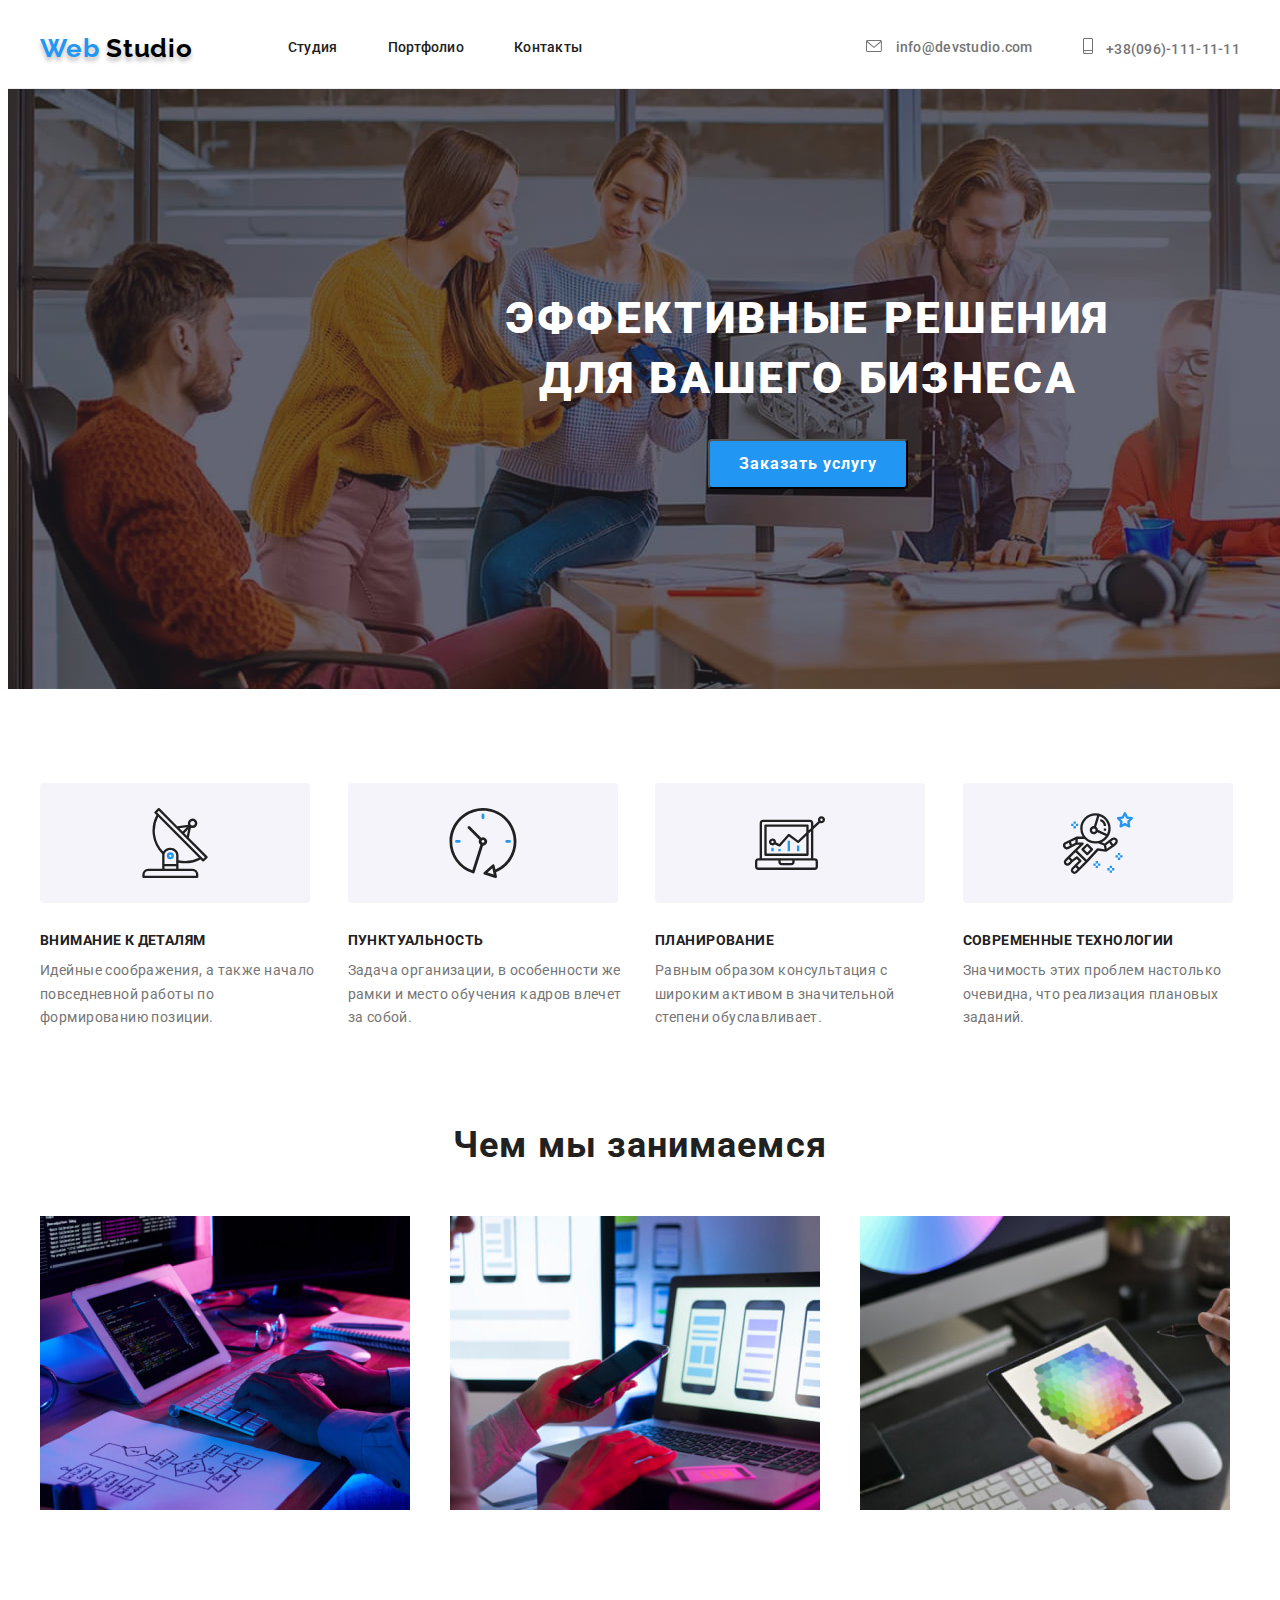
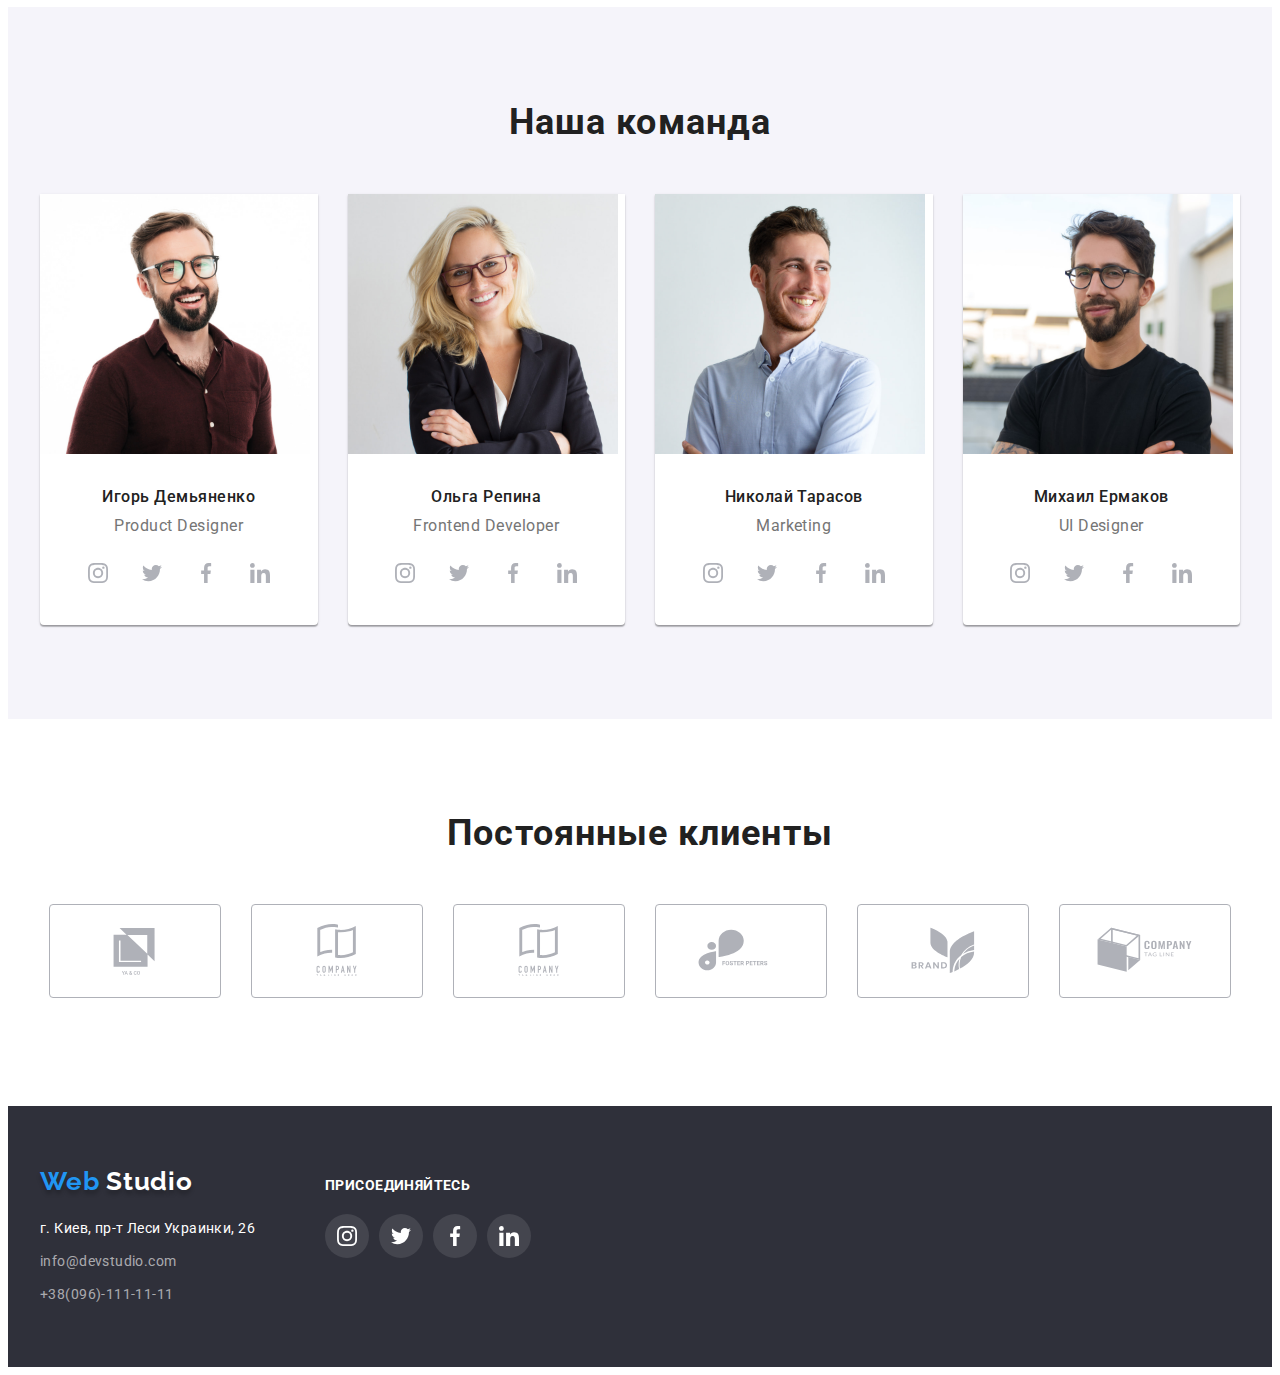
==== index.html @ 1c51be12 "Initial commit" ====
<!DOCTYPE html>
<html lang="ru">
	<head>
		<meta charset="UTF-8" />
		<meta http-equiv="X-UA-Compatible" content="IE=edge" />
		<meta name="viewport" content="width=device-width, initial-scale=1.0" />
		<title>Document</title>
		<!--Projects fonts-->
		<link rel="preconnect" href="https://fonts.googleapis.com" />
		<link rel="preconnect" href="https://fonts.gstatic.com" crossorigin />
		<link
			href="https://fonts.googleapis.com/css2?family=Raleway:wght@700&family=Roboto:wght@400;500;700;900&display=swap"
			rel="stylesheet"
		/>
		<!--Normalize-->
		<link
			rel="stylesheet"
			href="https://cdnjs.cloudflare.com/ajax/libs/modern-normalize/1.1.0/modern-normalize.min.css"
			integrity="sha512-wpPYUAdjBVSE4KJnH1VR1HeZfpl1ub8YT/NKx4PuQ5NmX2tKuGu6U/JRp5y+Y8XG2tV+wKQpNHVUX03MfMFn9Q=="
			crossorigin="anonymous"
			referrerpolicy="no-referrer"
		/>
		<!--Custom styles-->
		<link rel="stylesheet" href="./css/styles.css" />
	</head>
	<body>
		<header class="header-post">
			<div class="container header-container">
				<nav class="navigation">
					<a href="" class="logo">
						<span class="accent-logo">Web</span>
						Studio
					</a>
					<ul class="list">
						<li class="item">
							<a class="link" href="">Студия</a>
						</li>
						<li class="item">
							<a class="link" href="./portfolio.html">Портфолио</a>
						</li>
						<li class="item">
							<a class="link" href="">Контакты</a>
						</li>
					</ul>
				</nav>
				<div class="contacts-group">
					<a class="contacts" href="mailto:info@devstudio.com">
						<svg class="header-icon" width="16" height="12">
							<use href="./images/sprite.svg#icon-mail"></use>
						</svg>
						info@devstudio.com
					</a>
					<a class="contacts" href="tel:+38(096)-111-11-11">
						<svg class="header-icon" width="10" height="16">
							<use href="./images/sprite.svg#icon-tel"></use>
						</svg>
						+38(096)-111-11-11
					</a>
				</div>
			</div>
		</header>
		<main>
			<section class="hero">
				<div class="container hero-container">
					<h1 class="title-hero">
						Эффективные решения
						<br />
						для вашего бизнеса
					</h1>
					<button class="btn" type="button">Заказать услугу</button>
				</div>
			</section>
			<section class="features-post">
				<div class="container features-container">
					<h2 class="visually-hidden">Преимущества</h2>
					<ul class="features-main">
						<li class="features-item">
							<div class="features-link">
								<svg class="features-icon" width="70" height="70">
									<use href="./images/sprite.svg#icon-antenna"></use>
								</svg>
							</div>
							<h3 class="features">Внимание к деталям</h3>
							<p class="features-list">
								Идейные соображения, а также начало повседневной работы по формированию позиции.
							</p>
						</li>
						<li class="features-item">
							<div class="features-link">
								<svg class="features-icon" width="70" height="70">
									<use href="./images/sprite.svg#icon-clock"></use>
								</svg>
							</div>
							<h3 class="features">Пунктуальность</h3>
							<p class="features-list">
								Задача организации, в особенности же рамки и место обучения кадров влечет за собой.
							</p>
						</li>
						<li class="features-item">
							<div class="features-link">
								<svg class="features-icon" width="70" height="70">
									<use href="./images/sprite.svg#icon-diagram"></use>
								</svg>
							</div>
							<h3 class="features">Планирование</h3>
							<p class="features-list">
								Равным образом консультация с широким активом в значительной степени обуславливает.
							</p>
						</li>
						<li class="features-item">
							<div class="features-link">
								<svg class="features-icon" width="70" height="70">
									<use href="./images/sprite.svg#icon-astronaut"></use>
								</svg>
							</div>
							<h3 class="features">Современные технологии</h3>
							<p class="features-list">Значимость этих проблем настолько очевидна, что реализация плановых заданий.</p>
						</li>
					</ul>
				</div>
			</section>
			<section class="caption-post">
				<div class="container">
					<h2 class="caption">Чем мы занимаемся</h2>
					<ul class="caption-list">
						<li class="caption-item">
							<img src="images/img.jpg" alt="работа с кодом на компьютере" width="370" />
						</li>
						<li class="caption-item">
							<img src="images/img1.jpg" alt="оптимизация приложений под портативные устройста" width="370" />
						</li>
						<li class="caption-item">
							<img src="images/img2.jpg" alt="удаленный доступ к компьютеру с помощью планшета" width="370" />
						</li>
					</ul>
				</div>
			</section>

			<section class="team-post">
				<div class="container team-container">
					<h2 class="team-tittle">Наша команда</h2>
					<ul class="team-list">
						<li class="team-item">
							<img src="images/team/member1.jpg" alt="Игорь Демьяненко" width="270" />
							<div class="team-card">
								<h3 class="team">Игорь Демьяненко</h3>
								<p class="team-info">Product Designer</p>
								<ul class="socials-list">
									<li class="socials-item">
										<a
											class="socials-link"
											href=""
											target="_blank"
											rel="noopener noreferrer"
											aria-label="иконка instagram"
										>
											<svg class="socials-icon" width="20" height="20">
												<use href="./images/sprite.svg#icon-instagram"></use>
											</svg>
										</a>
									</li>
									<li class="socials-item">
										<a
											class="socials-link"
											href=""
											target="_blank"
											rel="noopener noreferrer"
											aria-label="иконка twitter"
										>
											<svg class="socials-icon" width="20" height="20">
												<use href="./images/sprite.svg#icon-twitter"></use>
											</svg>
										</a>
									</li>
									<li class="socials-item">
										<a
											class="socials-link"
											href=""
											target="_blank"
											rel="noopener noreferrer"
											aria-label="иконка facebook"
										>
											<svg class="socials-icon" width="20" height="20">
												<use href="./images/sprite.svg#icon-facebook"></use>
											</svg>
										</a>
									</li>
									<li class="socials-item">
										<a
											class="socials-link"
											href=""
											target="_blank"
											rel="noopener noreferrer"
											aria-label="иконка linkedin"
										>
											<svg class="socials-icon" width="20" height="20">
												<use href="./images/sprite.svg#icon-linkedin"></use>
											</svg>
										</a>
									</li>
								</ul>
							</div>
						</li>

						<li class="team-item">
							<img src="images/team/member2.jpg" alt="Ольга Репина" width="270" />
							<div class="team-card">
								<h3 class="team">Ольга Репина</h3>
								<p class="team-info">Frontend Developer</p>
								<ul class="socials-list">
									<li class="socials-item">
										<a
											class="socials-link"
											href=""
											target="_blank"
											rel="noopener noreferrer"
											aria-label="иконка instagram"
										>
											<svg class="socials-icon" width="20" height="20">
												<use href="./images/sprite.svg#icon-instagram"></use>
											</svg>
										</a>
									</li>
									<li class="socials-item">
										<a
											class="socials-link"
											href=""
											target="_blank"
											rel="noopener noreferrer"
											aria-label="иконка twitter"
										>
											<svg class="socials-icon" width="20" height="20">
												<use href="./images/sprite.svg#icon-twitter"></use>
											</svg>
										</a>
									</li>
									<li class="socials-item">
										<a
											class="socials-link"
											href=""
											target="_blank"
											rel="noopener noreferrer"
											aria-label="иконка facebook"
										>
											<svg class="socials-icon" width="20" height="20">
												<use href="./images/sprite.svg#icon-facebook"></use>
											</svg>
										</a>
									</li>
									<li class="socials-item">
										<a
											class="socials-link"
											href=""
											target="_blank"
											rel="noopener noreferrer"
											aria-label="иконка linkedin"
										>
											<svg class="socials-icon" width="20" height="20">
												<use href="./images/sprite.svg#icon-linkedin"></use>
											</svg>
										</a>
									</li>
								</ul>
							</div>
						</li>
						<li class="team-item">
							<img src="images/team/member3.jpg" alt="Николай Тарасов" width="270" />
							<div class="team-card">
								<h3 class="team">Николай Тарасов</h3>
								<p class="team-info">Marketing</p>
								<ul class="socials-list">
									<li class="socials-item">
										<a
											class="socials-link"
											href=""
											target="_blank"
											rel="noopener noreferrer"
											aria-label="иконка instagram"
										>
											<svg class="socials-icon" width="20" height="20">
												<use href="./images/sprite.svg#icon-instagram"></use>
											</svg>
										</a>
									</li>
									<li class="socials-item">
										<a
											class="socials-link"
											href=""
											target="_blank"
											rel="noopener noreferrer"
											aria-label="иконка twitter"
										>
											<svg class="socials-icon" width="20" height="20">
												<use href="./images/sprite.svg#icon-twitter"></use>
											</svg>
										</a>
									</li>
									<li class="socials-item">
										<a
											class="socials-link"
											href=""
											target="_blank"
											rel="noopener noreferrer"
											aria-label="иконка facebook"
										>
											<svg class="socials-icon" width="20" height="20">
												<use href="./images/sprite.svg#icon-facebook"></use>
											</svg>
										</a>
									</li>
									<li class="socials-item">
										<a
											class="socials-link"
											href=""
											target="_blank"
											rel="noopener noreferrer"
											aria-label="иконка linkedin"
										>
											<svg class="socials-icon" width="20" height="20">
												<use href="./images/sprite.svg#icon-linkedin"></use>
											</svg>
										</a>
									</li>
								</ul>
							</div>
						</li>
						<li class="team-item">
							<img src="images/team/member4.jpg" alt="Михаил Ермаков" width="270" />
							<div class="team-card">
								<h3 class="team">Михаил Ермаков</h3>
								<p class="team-info">UI Designer</p>
								<ul class="socials-list">
									<li class="socials-item">
										<a
											class="socials-link"
											href=""
											target="_blank"
											rel="noopener noreferrer"
											aria-label="иконка instagram"
										>
											<svg class="socials-icon" width="20" height="20">
												<use href="./images/sprite.svg#icon-instagram"></use>
											</svg>
										</a>
									</li>
									<li class="socials-item">
										<a
											class="socials-link"
											href=""
											target="_blank"
											rel="noopener noreferrer"
											aria-label="иконка twitter"
										>
											<svg class="socials-icon" width="20" height="20">
												<use href="./images/sprite.svg#icon-twitter"></use>
											</svg>
										</a>
									</li>
									<li class="socials-item">
										<a
											class="socials-link"
											href=""
											target="_blank"
											rel="noopener noreferrer"
											aria-label="иконка facebook"
										>
											<svg class="socials-icon" width="20" height="20">
												<use href="./images/sprite.svg#icon-facebook"></use>
											</svg>
										</a>
									</li>
									<li class="socials-item">
										<a
											class="socials-link"
											href=""
											target="_blank"
											rel="noopener noreferrer"
											aria-label="иконка linkedin"
										>
											<svg class="socials-icon" width="20" height="20">
												<use href="./images/sprite.svg#icon-linkedin"></use>
											</svg>
										</a>
									</li>
								</ul>
							</div>
						</li>
					</ul>
				</div>
			</section>
			<section class="clients-post">
				<div class="container">
					<h2 class="clients-title">Постоянные клиенты</h2>
					<ul class="clients-list">
						<li class="clients-item">
							<a
								class="clients-link"
								href=""
								target="_blank"
								rel="noopener noreferrer"
								aria-label="иконка логотип компании"
							>
								<svg class="clients-icon" width="160" height="60">
									<use href="./images/sprite.svg#icon-logo1"></use>
								</svg>
							</a>
						</li>
						<li class="clients-item">
							<a
								class="clients-link"
								href=""
								target="_blank"
								rel="noopener noreferrer"
								aria-label="иконка логотип компании"
							>
								<svg class="clients-icon" width="160" height="60">
									<use href="./images/sprite.svg#icon-logo2"></use>
								</svg>
							</a>
						</li>
						<li class="clients-item">
							<a
								class="clients-link"
								href=""
								target="_blank"
								rel="noopener noreferrer"
								aria-label="иконка логотип компании"
							>
								<svg class="clients-icon" width="160" height="60">
									<use href="./images/sprite.svg#icon-logo2"></use>
								</svg>
							</a>
						</li>
						<li class="clients-item">
							<a
								class="clients-link"
								href=""
								target="_blank"
								rel="noopener noreferrer"
								aria-label="иконка логотип компании"
							>
								<svg class="clients-icon" width="160" height="60">
									<use href="./images/sprite.svg#icon-logo4"></use>
								</svg>
							</a>
						</li>
						<li class="clients-item">
							<a
								class="clients-link"
								href=""
								target="_blank"
								rel="noopener noreferrer"
								aria-label="иконка логотип компании"
							>
								<svg class="clients-icon" width="160" height="60">
									<use href="./images/sprite.svg#icon-logo5"></use>
								</svg>
							</a>
						</li>
						<li class="clients-item">
							<a
								class="clients-link"
								href=""
								target="_blank"
								rel="noopener noreferrer"
								aria-label="иконка логотип компании"
							>
								<svg class="clients-icon" width="160" height="60">
									<use href="./images/sprite.svg#icon-logo6"></use>
								</svg>
							</a>
						</li>
					</ul>
				</div>
			</section>
		</main>
		<footer class="page-footer">
			<div class="container footer-conteiner">
				<div class="footer-main">
					<a class="footer-logo" href="">
						<span class="accent-logo">Web</span>
						Studio
					</a>
					<div class="footer-info">
						<address class="footer-adress">
							<p class="adress-info">г. Киев, пр-т Леси Украинки, 26</p>
							<a class="footer-contacts" href="mailto:info@devstudio.com">info@devstudio.com</a>
							<br />
							<a class="footer-contacts" href="tel:+38(096)-111-11-11">+38(096)-111-11-11</a>
						</address>
					</div>
				</div>
				<div class="join-title">
					<p class="join-text">ПРИСОЕДИНЯЙТЕСЬ</p>
					<ul class="join-list">
						<li class="join-item">
							<a class="join-link" href="" target="_blank" rel="noopener noreferrer" aria-label="иконка instagram">
								<svg class="join-icon" width="20" height="20">
									<use href="./images/sprite.svg#icon-instagram"></use>
								</svg>
							</a>
						</li>
						<li class="join-item">
							<a class="join-link" href="" target="_blank" rel="noopener noreferrer" aria-label="иконка instagram">
								<svg class="join-icon" width="20" height="20">
									<use href="./images/sprite.svg#icon-twitter"></use>
								</svg>
							</a>
						</li>
						<li class="join-item">
							<a class="join-link" href="" target="_blank" rel="noopener noreferrer" aria-label="иконка instagram">
								<svg class="join-icon" width="20" height="20">
									<use href="./images/sprite.svg#icon-facebook"></use>
								</svg>
							</a>
						</li>
						<li class="join-item">
							<a class="join-link" href="" target="_blank" rel="noopener noreferrer" aria-label="иконка instagram">
								<svg class="join-icon" width="20" height="20">
									<use href="./images/sprite.svg#icon-linkedin"></use>
								</svg>
							</a>
						</li>
					</ul>
				</div>
			</div>
		</footer>
	</body>
</html>
---- css/styles.css ----
:root{
    --main-font: Roboto, sans-serif;
    --secondary-font: Raleway, sans-serif;
    /* text colors*/
    --txt-cl:#757575;
    --secondary-txt-cl:#212121;
    --accent-cl:#2196F3;
    /*backgrounds color*/
    --main-bg-cl:#E5E5E5;
    --secondary-bg-cl:#2F303A;
}

body{
    font-family: var(--main-font);
    font-size: 14px;
    color: var(--txt-cl);
    
}

h1,h2,h3,h4,h5,h6,p{
    margin: 0;
}

.container{
    
    width: 1200px ;

    padding-left: 15px;
    padding-right: 15px;

    margin-left: auto ;
    margin-right: auto;
    
}   


.navigation{
    display: flex;
    align-items: center;
    
}
.logo{
    color: #000000;
    font-family: var(--secondary-font);
    font-weight: 700;
    font-size: 26px;
    line-height: 1.19;
    letter-spacing: 0.03em;
    text-decoration: none;
    text-shadow: 0px 4px 4px rgba(0, 0, 0, 0.25);
    margin-right:95px ;
}

.accent-logo{
   color: var(--accent-cl); 
}

.list{
    display: flex;
    align-items: center;
}
.link{
    font-weight: 500;
    line-height: 1.14;
    letter-spacing: 0.02em;
    color: var(--secondary-txt-cl);
    text-decoration: none;

    padding-top: 32px;
    padding-bottom: 32px;
    display: block;
    
}
.list,
.filter-main,
.features-main,
.caption-list,
.team-list,
.filter-content{
    list-style: none;
    margin: 0;
    padding: 0;
}

.header-post{
    border-bottom: 1px solid #ECECEC;
}

.header-container {
    display: flex;
    align-items: center;
    
    
}
.link:hover,
.link:focus{
    color: var(--accent-cl);
}
.item{
    margin-right: 50px;
}
.item:last-child{
    margin-right: 0;
}
.contacts-group{
    margin-left: auto;

    display: flex;
    align-items: center;
    
}

.contacts{
    font-weight: 500;
    line-height: 1.14;
    letter-spacing: 0.02em;
    color: var(--txt-cl);
    text-decoration: none;
    margin-right: 50px;
    
    
}
.contacts:last-child{
    margin-right: 0;
}

.contacts:hover,
.contacts:focus{
    color: var(--accent-cl);
}

.header-icon{
    fill: var(--txt-cl);

    margin-right: 10px;

    
}

.contacts:hover .header-icon,
.contacts:focus .header-icon {
    fill: var(--accent-cl);
}

.hero {
        width: 1600px;
        background: var(--secondary-bg-cl);
        background-image: linear-gradient(rgba(47, 48, 58, 0.4), rgba(47, 48, 58, 0.4)),
            url(../images/bg\ img.jpg);
    
        background-repeat: no-repeat;
        background-size: cover;
        background-position: center;
    
        text-align: center;
    
        margin: 0 auto;
        
    
    
        padding-top: 200px;
        padding-bottom: 200px;
}


.hero-container{
   text-align: center;
   
}

.title-hero{
    font-weight: 900;
    font-size: 44px;
    line-height: 1.36;
    text-align: center;
    letter-spacing: 0.06em;
    text-transform: uppercase;
    color: #FFFFFF;
    
    margin-bottom: 30px;

    
}

.btn{
    font-weight: 700;
    font-size: 16px;
    line-height: 1.88;
    letter-spacing: 0.06em;
    color: #FFFFFF;
    background: var(--accent-cl);
    box-shadow: 0px 4px 4px rgba(0, 0, 0, 0.15);
    cursor: pointer;
    font-family: inherit;

  
    border-radius: 4px;
    
    
    width: 200px;
    height: 50px;

    

}

.visually-hidden{
    position: absolute;
    width: 1px;
    height: 1px;
    margin: -1px;
    border: 0;
    padding: 0;
    white-space: nowrap;
    clip-path: inset(100%);
    clip: rect(0 0 0 0);
    overflow: hidden;
}

.img{
    display: block;
    max-width: 100%;
    height: auto;
}

.features-main{
    display: flex;
    
}

.features-link{
    width: 270px;
    height: 120px;

    background: #F5F4FA;
    border-radius: 4px;
    display: flex;
    justify-content: center;
    align-items: center;

    margin-bottom: 30px;
}

.features-post{
    padding-top: 94px;
    padding-bottom: 94px;
}



.features-item{
    flex-basis: calc((100% - 90px) / 4);
    margin-right: 30px;
    

}
   
.features-item:last-child{
    margin-right: 0px;
}
.features{
    font-weight: 700;
    font-size: 14px;
    line-height: 1.14;
    letter-spacing: 0.03em;
    text-transform: uppercase;
    color: var(--secondary-txt-cl);
    list-style: none;

    margin-bottom: 10px;
}

.features-list{
    line-height: 1.71;
    color: var(--txt-cl);

    letter-spacing: 0.03em;
    
}

.caption-list{
    display: flex;
   
   
}

.caption-post{
    padding-bottom: 94px;
    
}



.caption{
    font-weight: 700;
    font-size: 36px;
    line-height: 1.17;
    text-align: center;
    letter-spacing: 0.03em;
    color: var(--secondary-txt-cl);

    margin-bottom: 50px;
}

.caption-item{
    width: calc((100% - 60px) / 3);
    margin-right: 30px;
}

.caption-item:last-child{
    margin-right: 0px;
}


.team-post{
    padding-top: 94px;  
    padding-bottom: 94px;

    background-color: #F5F4FA;
}

.team-tittle{
    font-weight: 700;
    font-size: 36px;
    line-height: 1.17;
    text-align: center;
    letter-spacing: 0.03em;
    color: var(--secondary-txt-cl);

    margin-bottom: 50px;
}

.team-list {
    display: flex;
    
    
}

.team-item{
    width: calc((100% - 90px) / 4);
    margin-right: 30px;
    background: #FFFFFF;
    box-shadow: 0px 1px 3px rgba(0, 0, 0, 0.12), 0px 1px 1px rgba(0, 0, 0, 0.14), 0px 2px 1px rgba(0, 0, 0, 0.2);
    border-radius: 0px 0px 4px 4px;
    
}

.team-item:last-child{
    margin-right: 0px;
}
   
.team-card{
    padding-top: 30px ;
    padding-bottom: 30px;
    text-align: center;
    
}

.team{
    font-weight: 500;
    font-size: 16px;
    line-height: 1.19;
    letter-spacing: 0.03em;
    color: var(--secondary-txt-cl);

    margin-bottom: 10px;
}
.team-info{
    font-size: 16px;
    line-height: 1.19;
    letter-spacing: 0.03em;
    color: var(--txt-cl);
    margin-bottom: 16px;
}

.socials-list{
    display: flex;
    list-style: none;
    padding-left: 0;
    justify-content: center;
    align-items: center;
}

.socials-link{
    display: flex;
    justify-content: center;
    align-items: center;
    width: 44px;
    height: 44px;

    background-color: #FFFFFF;

    border-radius: 50%;
}

.socials-link:hover,
.socials-link:focus{
    background-color: var(--accent-cl)
}


.socials-item:not(:last-child){
    margin-right: 10px;
}
    
.socials-icon{
    fill: #AFB1B8;
}

.socials-link:hover .socials-icon,
.socials-link:focus .socials-icon{
    fill: #FFFFFF;
}

.clients-post{
    padding-top: 94px;
    padding-bottom: 94px;
}

.clients-title{
    font-family: var(--main-font);
    font-weight: 700;
    font-size: 36px;
    line-height: 1.16;
    text-align: center;
    letter-spacing: 0.03em;
    
    color: var(--secondary-txt-cl);

    margin-bottom: 50px;
}

.clients-list{
    display: flex;
    list-style: none;
    padding-left: 0;
    justify-content: center;
    align-items: center;
}

.clients-link{
    display: flex;
    justify-content: center;
    align-items: center;

    width: 170px;
    height: 92px;
    border: 1px solid #AFB1B8;
    border-radius: 4px;
}

.clients-item:not(:last-child) {
    margin-right: 30px;
}

.clients-icon{
    fill: #AFB1B8;
}

.clients-link:hover .clients-icon,
.clients-link:focus .clients-icon {
    fill: var(--accent-cl);
}

.clients-link:hover {
    border-color: var(--accent-cl);
}

.footer-logo{
    font-family: var(--secondary-font);
    font-weight: 700;
    font-size: 26px;
    line-height: 1.19;
    letter-spacing: 0.03em;
    color: #FFFFFF;
    text-shadow: 0px 4px 4px rgba(0, 0, 0, 0.25);
    text-decoration: none;
    
    display: inline-block;
    margin-bottom: 20px;
}


    

.page-footer{
    
    background: var(--secondary-bg-cl);
    padding-top: 60px;
    padding-bottom: 60px;

    
}   
   



.adress-info{
    font-style: normal;
    line-height: 1.71;
    letter-spacing: 0.03em;
    color: #FFFFFF;

    margin-bottom: 9px;
}
.footer-contacts{
    font-style: normal;
    line-height: 1.71;
    letter-spacing: 0.03em;
    color: rgba(255, 255, 255, 0.6);
    text-decoration: none;
    
    display: inline-block;
    margin-bottom: 9px;
    
}

.footer-contacts:last-child{
    margin-bottom: 0px;
}

.footer-contacts:hover,
.footer-contacts:focus{
    color: var(--accent-cl);
}

.footer-conteiner{
    display: flex;
    align-items: baseline;

}

.join-text{
    
    font-weight: 700;
    font-size: 14px;
    line-height: 1.14;
    letter-spacing: 0.03em;
    color: #FFFFFF;

    margin-bottom: 20px;    
}

.join-list{
    display: flex;
    justify-content: center;
    align-items: center;
    list-style: none;
    padding-left: 0;
}

.join-link {
    display: flex;
    justify-content: center;
    align-items: center;
    width: 44px;
    height: 44px;
    list-style: none;
    background-color:  rgba(255, 255, 255, 0.1);;

    border-radius: 50%;
}

.join-link:hover,
.join-link:focus{
    background-color: var(--accent-cl);
}

.join-item:not(:last-child){
    margin-right: 10px;
}

.join-icon{
    fill: #FFFFFF;
}

.footer-main{
    margin-right: 70px;
}

.filter-main{
    display: flex;
    justify-content:center;
    margin-bottom: 50px;

    
}

.filter-post{
    padding-top: 94px;
    padding-bottom: 94px;
}

.btn-filter{
    font-weight: 500;
    font-size: 16px;
    line-height: 1.63;
    text-align: center;
    letter-spacing: 0.03em;
    color: var(--secondary-txt-cl);
    cursor: pointer;
    font-family: inherit;
    
   
   padding: 6px 22px;
}

.btn-item{
    margin-right: 8px;
    
        
}

.btn-item:last-child{
    margin-right: 0px;
}

.btn-filter:hover,
.btn-filter:focus{
    color:#FFFFFF;
    background: var(--accent-cl);
    box-shadow: 0px 3px 1px rgba(0, 0, 0, 0.1),
    0px 1px 2px rgba(0, 0, 0, 0.08),
    0px 2px 2px rgba(0, 0, 0, 0.12);
}

.filter-content{
    display: flex;
    flex-wrap: wrap;
    margin-left: -30px;
    margin-bottom: -30px;
}

.filter-card{
    margin-left: 30px;
    margin-bottom: 30px;

    flex-basis: calc((100% - 90px) / 3);
    cursor: pointer;
}

.filter-card:hover{
    box-shadow: 0px 1px 1px rgba(0, 0, 0, 0.12), 0px 4px 4px rgba(0, 0, 0, 0.06), 1px 4px 6px rgba(0, 0, 0, 0.16);
}
    
.filter-text{
    padding-left: 24px;
    padding-right: 24px;
    padding-top: 20px;
    padding-bottom: 20px;

    border: 1px solid #EEEEEE;
}
.filter-item{
    font-weight: 700;
    font-size: 18px;
    line-height: 2;
    letter-spacing: 0.06em;
    color: var(--secondary-txt-cl);
}
.filter-list{
    font-size: 16px;
    line-height: 1.88;
    letter-spacing: 0.03em;
    color: var(--txt-cl);
}
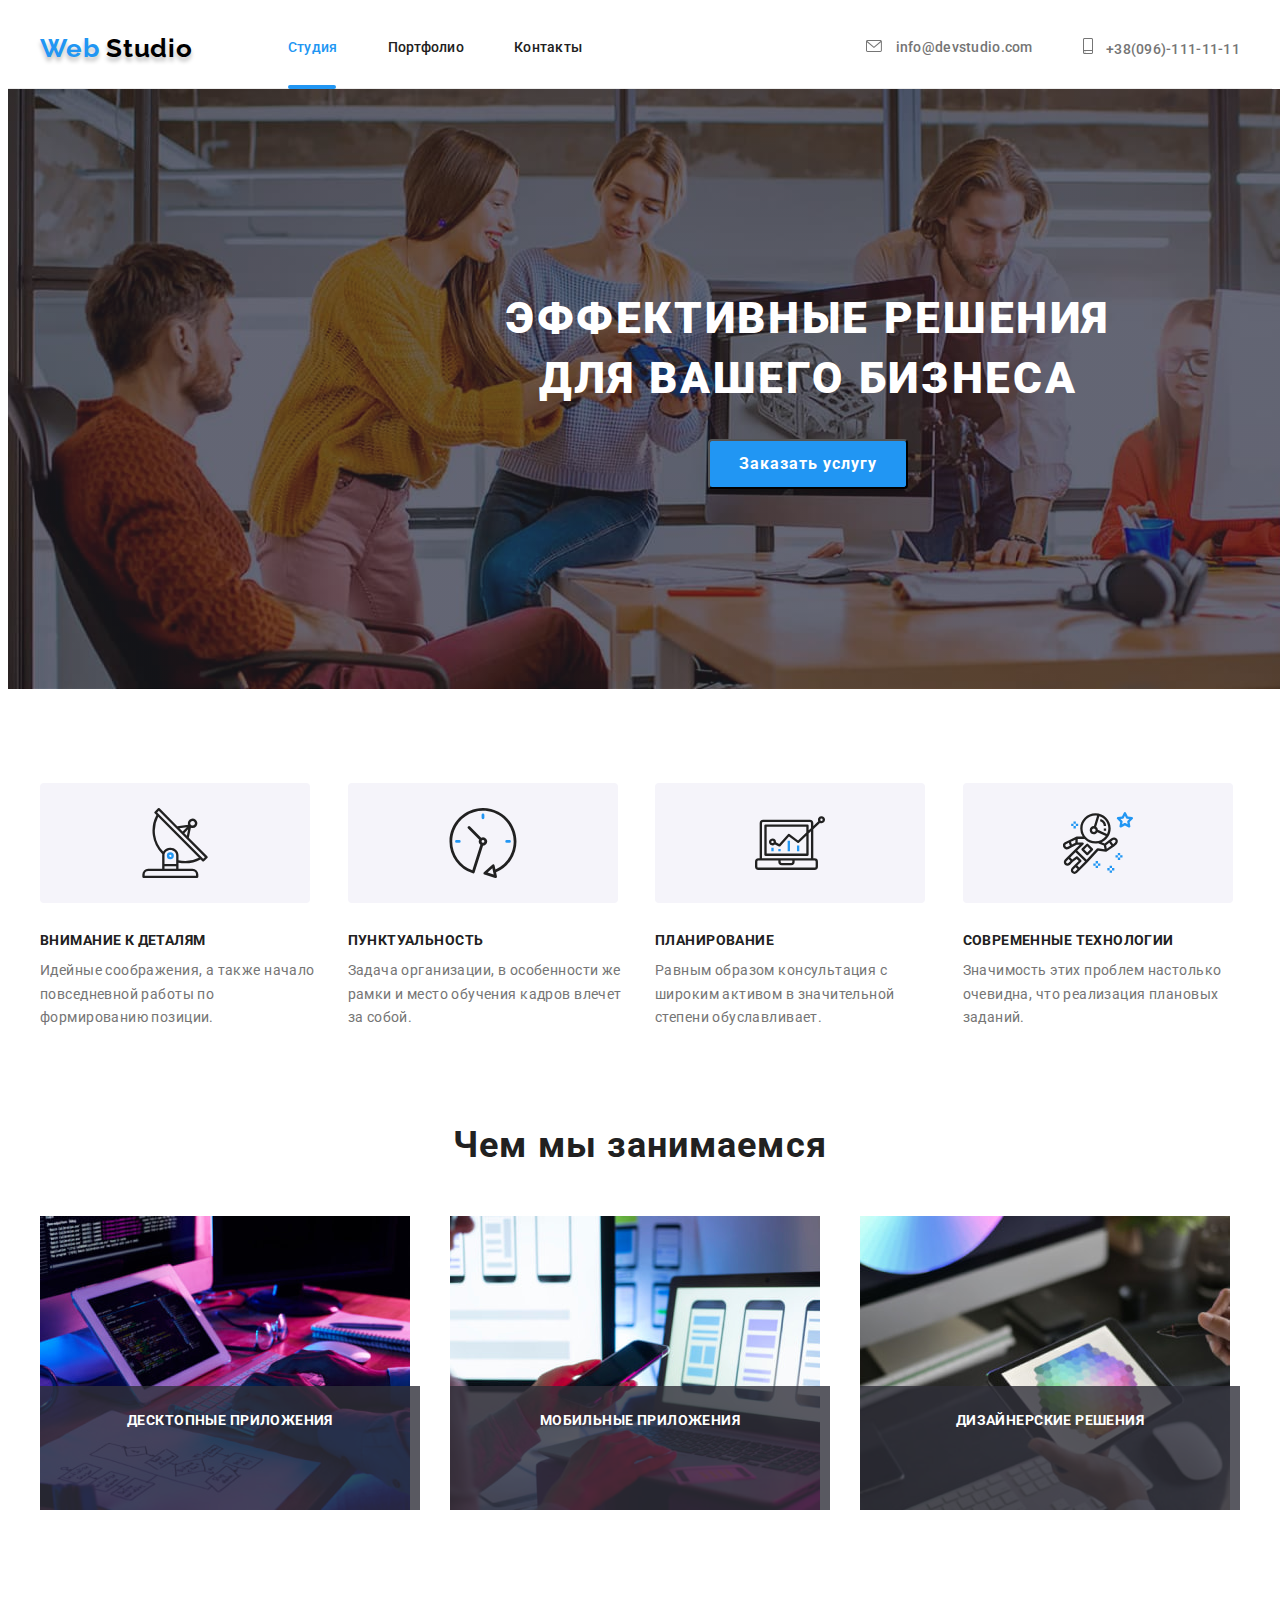
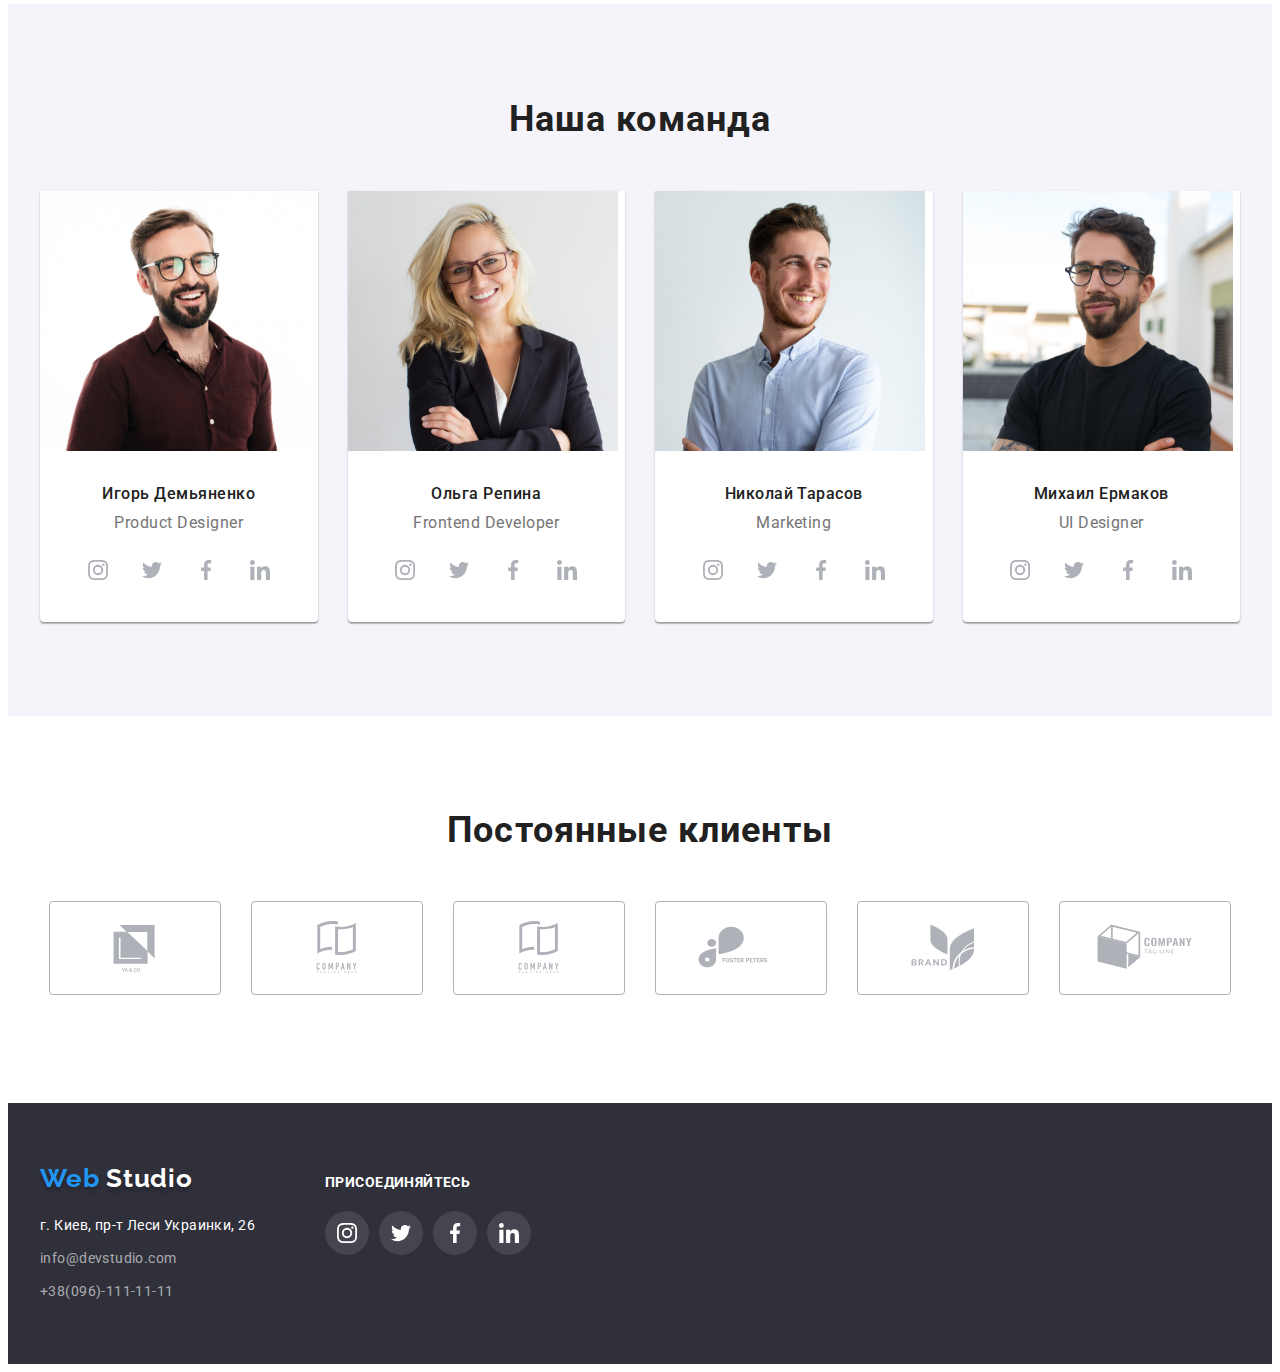
==== commit 8c7a295d: "сделал header и секцию featured" ====
--- a/index.html
+++ b/index.html
@@ -33,7 +33,7 @@
 					</a>
 					<ul class="list">
 						<li class="item">
-							<a class="link" href="">Студия</a>
+							<a class="link link-current" href="">Студия</a>
 						</li>
 						<li class="item">
 							<a class="link" href="./portfolio.html">Портфолио</a>
@@ -125,12 +125,21 @@
 					<ul class="caption-list">
 						<li class="caption-item">
 							<img src="images/img.jpg" alt="работа с кодом на компьютере" width="370" />
+							<div class="caption-box">
+								<p class="caption-text">ДЕСКТОПНЫЕ ПРИЛОЖЕНИЯ</p>
+							</div>
 						</li>
 						<li class="caption-item">
 							<img src="images/img1.jpg" alt="оптимизация приложений под портативные устройста" width="370" />
+							<div class="caption-box">
+								<p class="caption-text">МОБИЛЬНЫЕ ПРИЛОЖЕНИЯ</p>
+							</div>
 						</li>
 						<li class="caption-item">
 							<img src="images/img2.jpg" alt="удаленный доступ к компьютеру с помощью планшета" width="370" />
+							<div class="caption-box">
+								<p class="caption-text">ДИЗАЙНЕРСКИЕ РЕШЕНИЯ</p>
+							</div>
 						</li>
 					</ul>
 				</div>
--- a/css/styles.css
+++ b/css/styles.css
@@ -71,6 +71,43 @@
     display: block;
     
 }
+
+.link-current::after{
+  content: '';
+  display: inline-block;
+  width: 48px;
+  height: 4px;
+  background-color: var(--accent-cl);
+  border-radius: 2px;
+  
+  position: absolute;
+  bottom: -1px;
+  left: 0px;
+  
+} 
+
+.link-current{
+    color: var(--accent-cl);
+}
+
+.link-port{
+    color: var(--accent-cl);
+}
+
+.link-port::after{
+    content: '';
+    display: inline-block;
+    width: 78px;
+    height: 4px;
+
+    background-color: var(--accent-cl);
+    border-radius: 2px;
+    
+    position: absolute;
+    bottom: -1px;
+    left: 0px;
+}
+
 .list,
 .filter-main,
 .features-main,
@@ -98,6 +135,8 @@
 }
 .item{
     margin-right: 50px;
+    
+    position: relative;
 }
 .item:last-child{
     margin-right: 0;
@@ -153,6 +192,7 @@
         background-position: center;
     
         text-align: center;
+        
     
         margin: 0 auto;
         
@@ -219,7 +259,7 @@
 
 .img{
     display: block;
-    max-width: 100%;
+    width: 100%;
     height: auto;
 }
 
@@ -303,14 +343,44 @@
 }
 
 .caption-item{
+    display: flex;
     width: calc((100% - 60px) / 3);
     margin-right: 30px;
-}
+
+    position: relative;
+}
+    
 
 .caption-item:last-child{
     margin-right: 0px;
 }
 
+.caption-text{
+    font-weight: 700;
+    font-size: 14px;
+    line-height: 1.14;
+
+    letter-spacing: 0.03em;
+    color: #FFFFFF;
+    text-transform: uppercase;
+   
+}
+
+
+.caption-box{
+    display: flex;
+    height: 70px;
+    width: 100%;
+    background: rgba(47, 48, 58, 0.8);
+    position: absolute;
+    
+    bottom: 0px;
+    left: 0px;
+    
+    justify-content: center;
+    padding-top: 27px;
+    padding-bottom: 27px;
+}
 
 .team-post{
     padding-top: 94px;  
@@ -637,10 +707,15 @@
 
     flex-basis: calc((100% - 90px) / 3);
     cursor: pointer;
-}
-
-.filter-card:hover{
+    
+    
+}
+
+.filter-card:hover .item-card{
     box-shadow: 0px 1px 1px rgba(0, 0, 0, 0.12), 0px 4px 4px rgba(0, 0, 0, 0.06), 1px 4px 6px rgba(0, 0, 0, 0.16);
+
+    transform: translateY(0);
+    
 }
     
 .filter-text{
@@ -650,6 +725,10 @@
     padding-bottom: 20px;
 
     border: 1px solid #EEEEEE;
+    
+    
+
+    
 }
 .filter-item{
     font-weight: 700;
@@ -663,4 +742,44 @@
     line-height: 1.88;
     letter-spacing: 0.03em;
     color: var(--txt-cl);
+}
+
+.text-card{
+    display: block;
+    width: 322px;
+    height: 168px;
+    
+   
+   font-size: 18px;
+   line-height: 1.55;
+   letter-spacing: 0.03em;
+   color: #FFFFFF;
+}
+
+
+
+.item-card{
+    display: block;
+    position: absolute;
+    top: 0;
+    left: 0;
+    background: rgba(33, 150, 243, 0.9);
+
+    padding-left: 24px;
+    padding-right: 24px;
+    padding-top: 63px;
+    padding-bottom: 63px;
+
+    transform: translateY(100%);
+    transition: transform 250ms cubic-bezier(0.4, 0, 0.2, 1);
+
+    
+}
+
+
+
+.box-card{
+    
+    position: relative;
+    overflow: hidden;
 }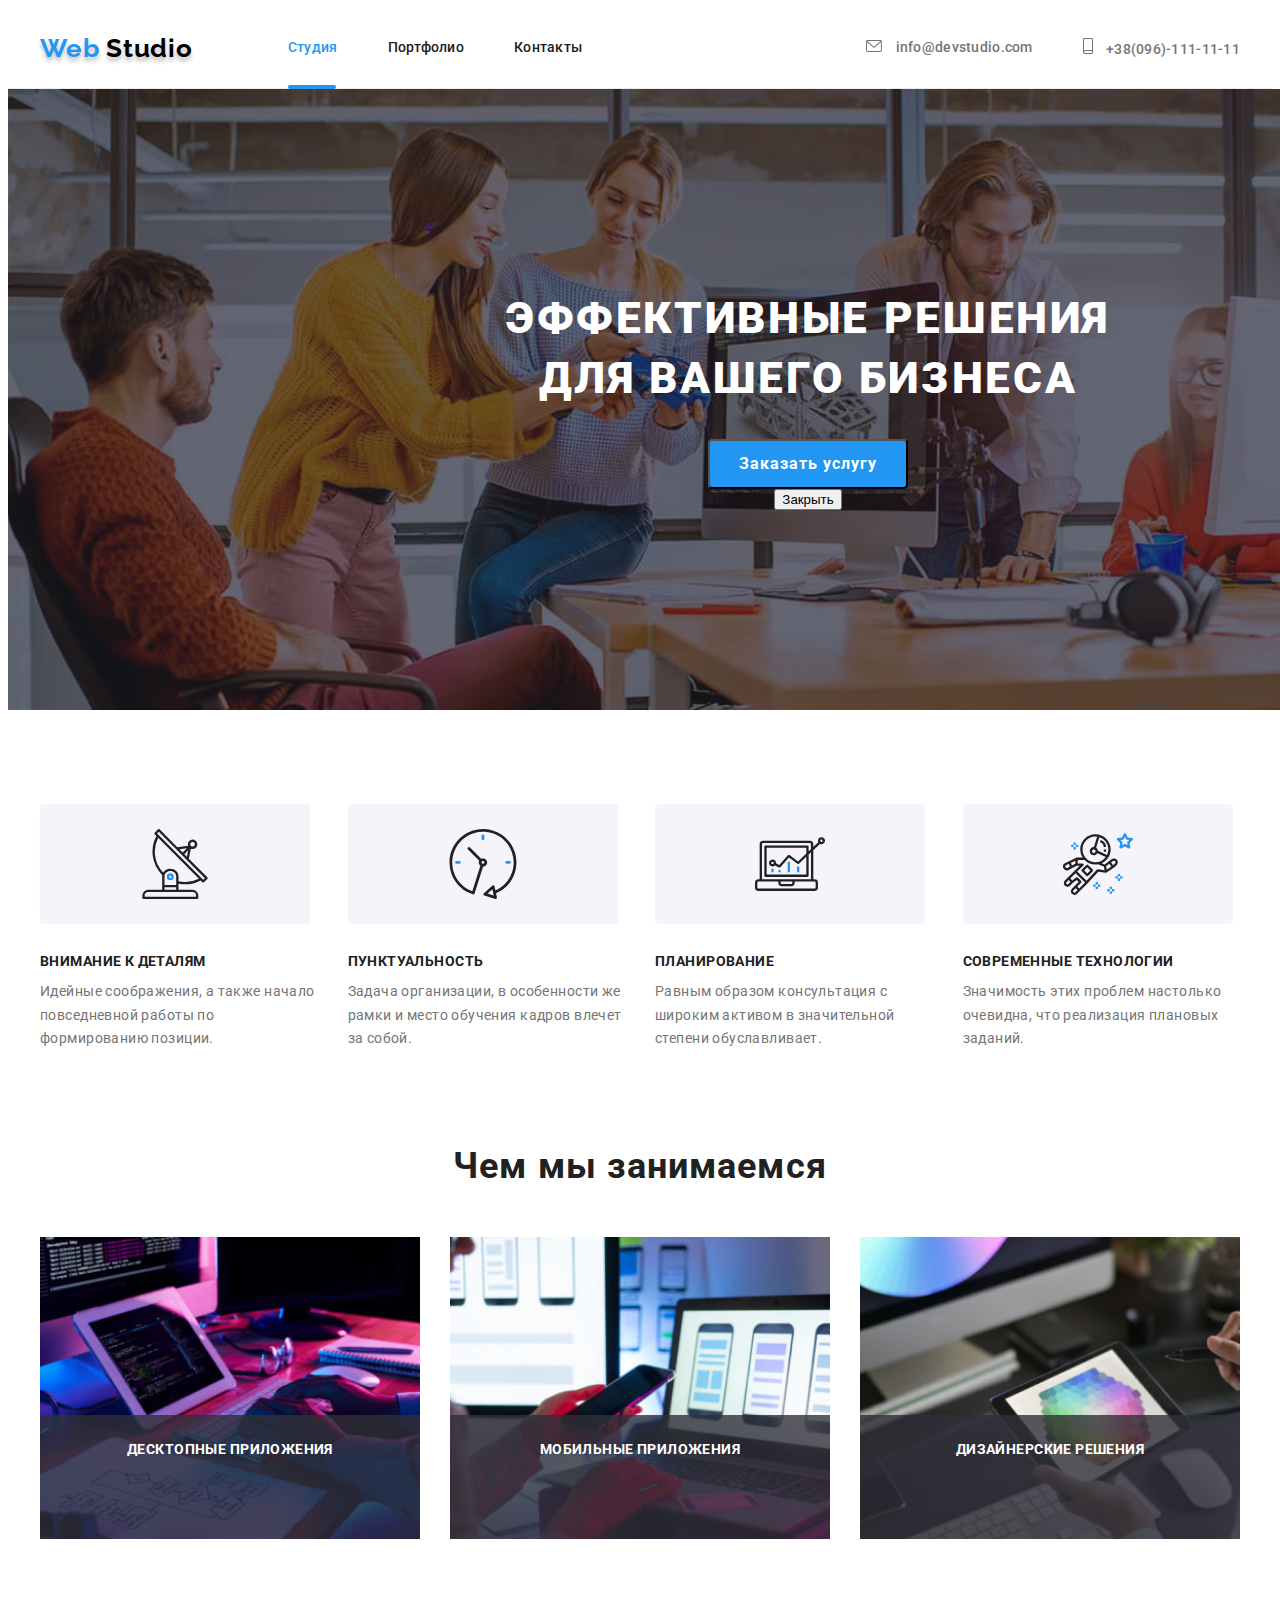
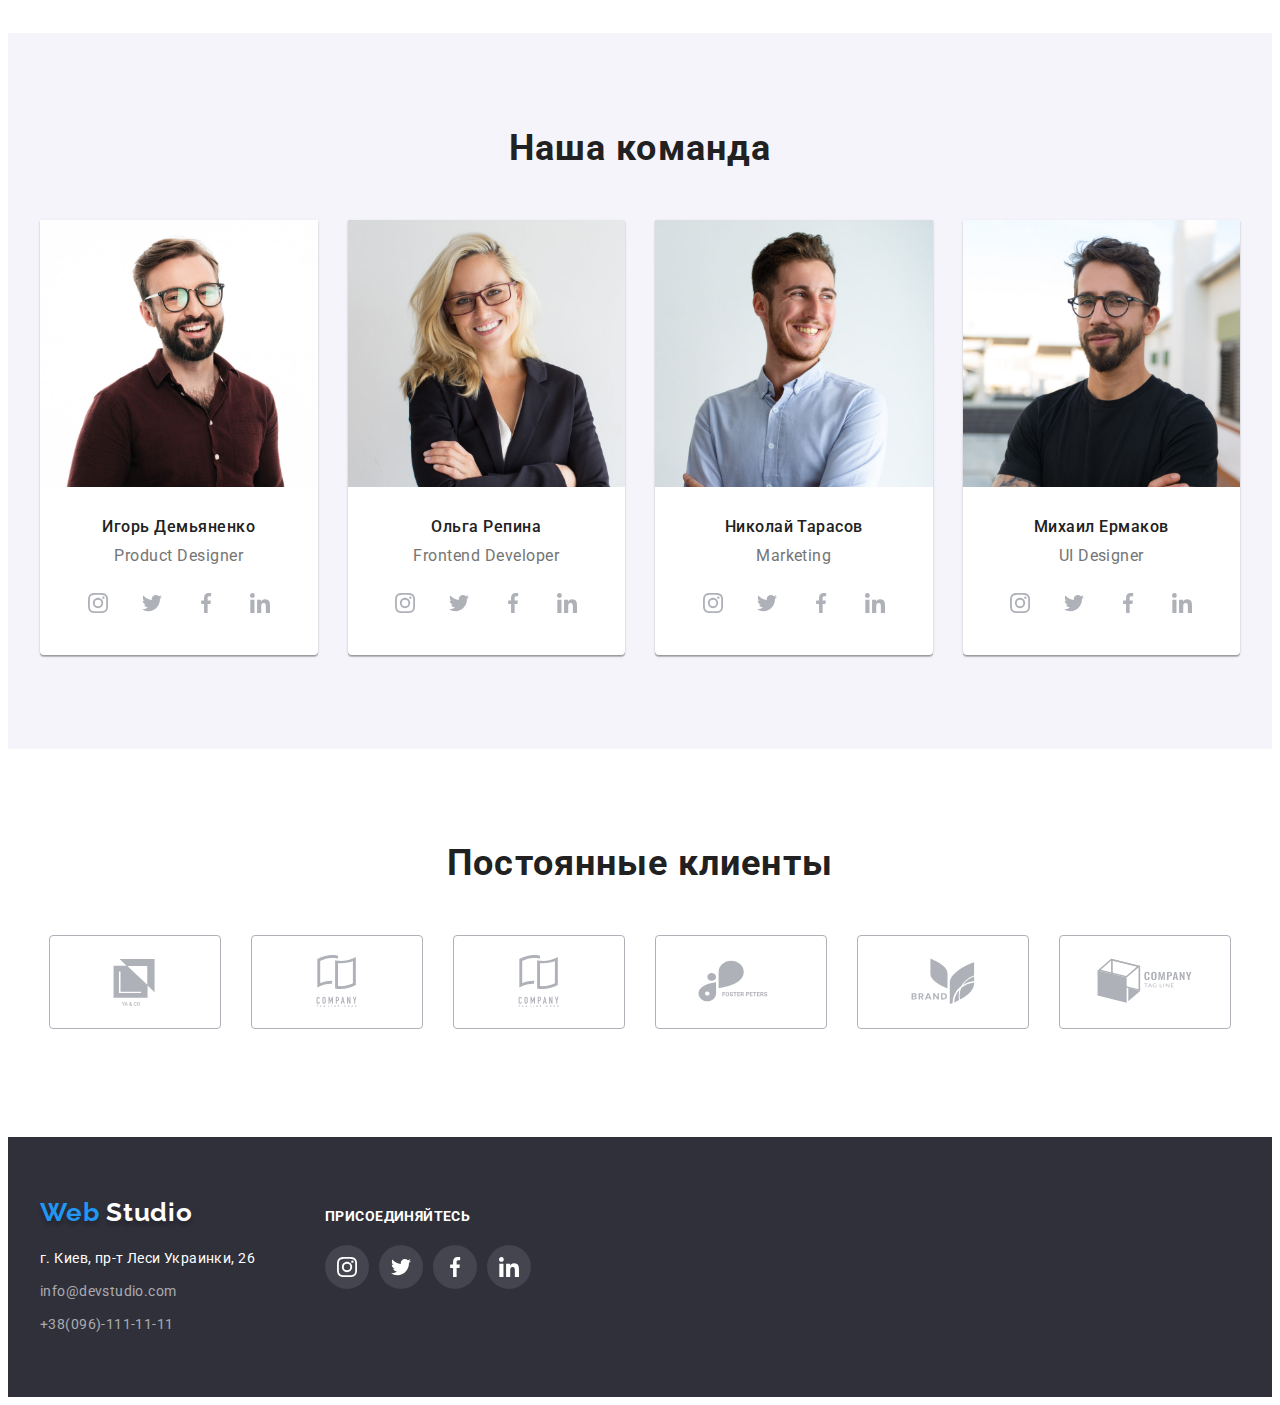
==== commit 379020b5: "подключил js" ====
--- a/index.html
+++ b/index.html
@@ -67,7 +67,12 @@
 						<br />
 						для вашего бизнеса
 					</h1>
-					<button class="btn" type="button">Заказать услугу</button>
+					<button data-modal-open class="btn" type="button">Заказать услугу</button>
+					<div class="backdropis-hidden" data-modal>
+						<div class="modal">
+							<button data-modal-close>Закрыть</button>
+						</div>
+					</div>
 				</div>
 			</section>
 			<section class="features-post">
@@ -534,5 +539,6 @@
 				</div>
 			</div>
 		</footer>
+		<script src="./js/modal.js"></script>
 	</body>
 </html>
--- a/css/styles.css
+++ b/css/styles.css
@@ -257,7 +257,7 @@
     overflow: hidden;
 }
 
-.img{
+img{
     display: block;
     width: 100%;
     height: auto;
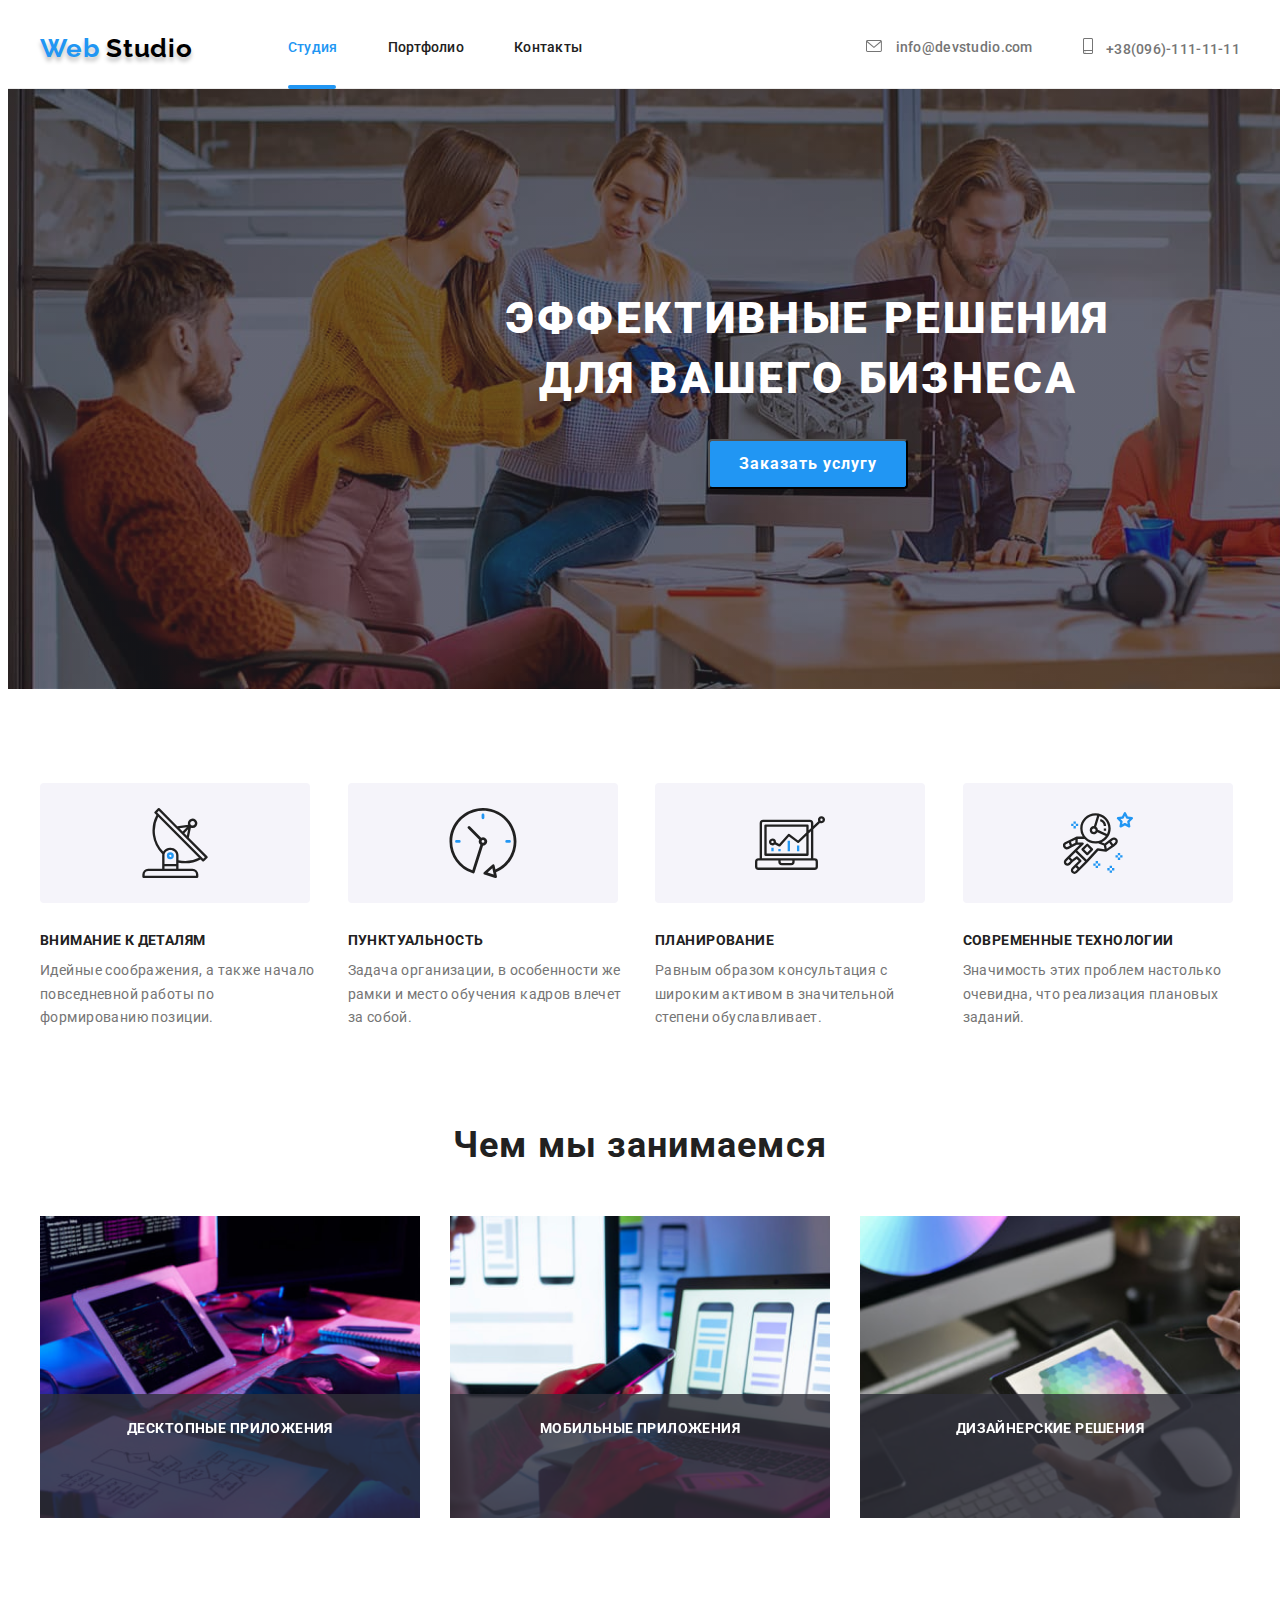
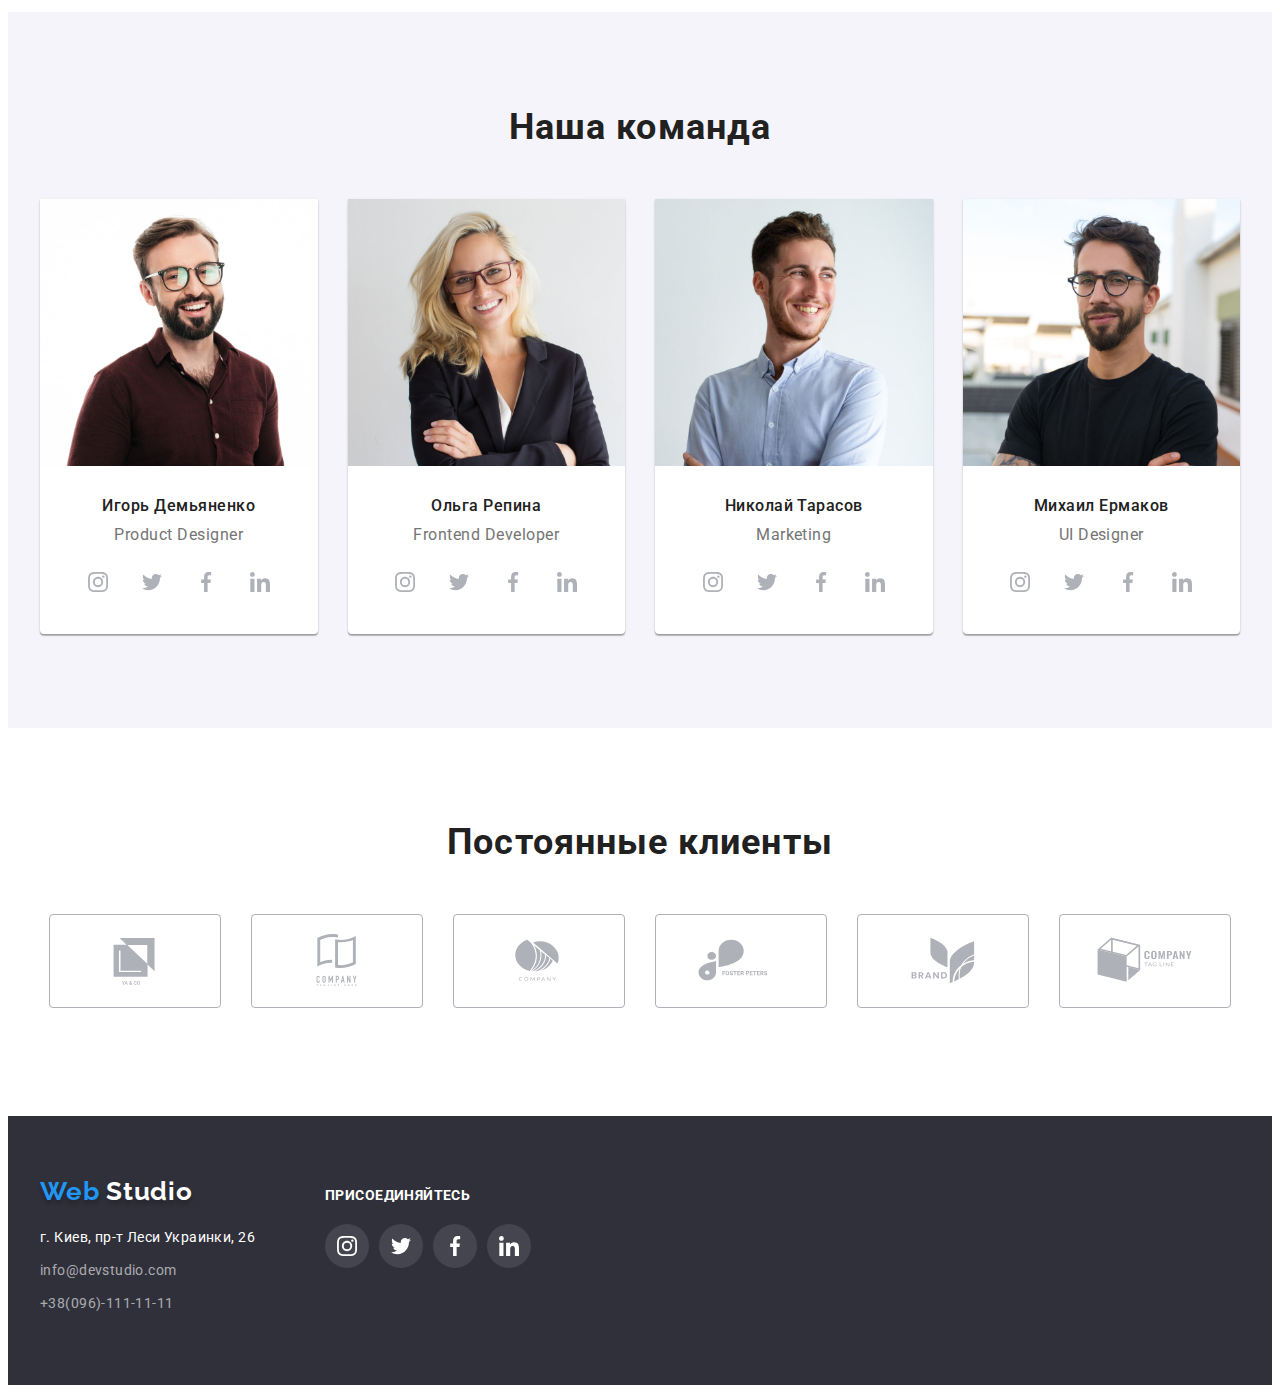
==== commit 3234fe40: "сделал модалку и переході" ====
--- a/index.html
+++ b/index.html
@@ -68,9 +68,13 @@
 						для вашего бизнеса
 					</h1>
 					<button data-modal-open class="btn" type="button">Заказать услугу</button>
-					<div class="backdropis-hidden" data-modal>
+					<div class="backdrop is-hidden" data-modal>
 						<div class="modal">
-							<button data-modal-close>Закрыть</button>
+							<button class="close-button" data-modal-close>
+								<svg class="icon-close" width="18" height="18">
+									<use href="./images/sprite.svg#icon-close"></use>
+								</svg>
+							</button>
 						</div>
 					</div>
 				</div>
@@ -441,7 +445,7 @@
 								aria-label="иконка логотип компании"
 							>
 								<svg class="clients-icon" width="160" height="60">
-									<use href="./images/sprite.svg#icon-logo2"></use>
+									<use href="./images/sprite.svg#icon-logo3"></use>
 								</svg>
 							</a>
 						</li>
--- a/css/styles.css
+++ b/css/styles.css
@@ -69,6 +69,7 @@
     padding-top: 32px;
     padding-bottom: 32px;
     display: block;
+    transition: color 250ms cubic-bezier(0.4, 0, 0.2, 1);
     
 }
 
@@ -156,6 +157,7 @@
     color: var(--txt-cl);
     text-decoration: none;
     margin-right: 50px;
+    transition: color 250ms cubic-bezier(0.4, 0, 0.2, 1);
     
     
 }
@@ -172,7 +174,7 @@
     fill: var(--txt-cl);
 
     margin-right: 10px;
-
+    transition: fill 250ms cubic-bezier(0.4, 0, 0.2, 1);
     
 }
 
@@ -239,9 +241,57 @@
     
     width: 200px;
     height: 50px;
-
-    
-
+}
+
+.backdrop{
+    position: fixed;
+
+    width: 100%;
+    height: 100%;
+    left: 0;
+    top: 0;
+    
+    background: rgba(0, 0, 0, 0.2);
+    transition: opacity 500ms, visibility 500ms;
+}
+
+.backdrop.is-hidden{
+    opacity: 0;
+    pointer-events: none;
+}
+
+.modal{
+    position: absolute;
+    top: 50%;
+    left: 50%;
+    transform: translate(-50%, -50%);
+
+    width: 528px;
+    height: 581px;
+
+    background: #FFFFFF;
+    box-shadow: 0px 1px 3px rgba(0, 0, 0, 0.12), 0px 1px 1px rgba(0, 0, 0, 0.14), 0px 2px 1px rgba(0, 0, 0, 0.2);
+    border-radius: 4px;
+
+}
+
+.close-button{
+    position: absolute;
+    width: 30px;
+    height: 30px;
+    top: 8px;
+    right: 8px;
+    display: flex;
+    align-items: center;
+    justify-content: center;
+    border-radius: 50% ;
+    background: #FFFFFF;
+    border: 1px solid rgba(0, 0, 0, 0.1);
+    cursor: pointer;
+}
+
+.close-button:hover{
+    fill: var(--accent-cl);
 }
 
 .visually-hidden{
@@ -461,11 +511,14 @@
     background-color: #FFFFFF;
 
     border-radius: 50%;
+
+    transition: background-color 250ms cubic-bezier(0.4, 0, 0.2, 1);
 }
 
 .socials-link:hover,
 .socials-link:focus{
-    background-color: var(--accent-cl)
+    background-color: var(--accent-cl);
+    
 }
 
 
@@ -475,6 +528,7 @@
     
 .socials-icon{
     fill: #AFB1B8;
+    transition: fill 250ms cubic-bezier(0.4, 0, 0.2, 1);
 }
 
 .socials-link:hover .socials-icon,
@@ -517,6 +571,7 @@
     height: 92px;
     border: 1px solid #AFB1B8;
     border-radius: 4px;
+    transition: border-color 250ms cubic-bezier(0.4, 0, 0.2, 1);
 }
 
 .clients-item:not(:last-child) {
@@ -525,6 +580,7 @@
 
 .clients-icon{
     fill: #AFB1B8;
+    transition: fill 250ms cubic-bezier(0.4, 0, 0.2, 1);
 }
 
 .clients-link:hover .clients-icon,
@@ -582,6 +638,8 @@
     
     display: inline-block;
     margin-bottom: 9px;
+    transition: color 250ms cubic-bezier(0.4, 0, 0.2, 1);
+    }
     
 }
 
@@ -629,6 +687,7 @@
     background-color:  rgba(255, 255, 255, 0.1);;
 
     border-radius: 50%;
+    transition: background-color 250ms cubic-bezier(0.4, 0, 0.2, 1) ;
 }
 
 .join-link:hover,
@@ -670,9 +729,13 @@
     color: var(--secondary-txt-cl);
     cursor: pointer;
     font-family: inherit;
-    
-   
-   padding: 6px 22px;
+    padding: 6px 22px;
+
+    
+    transition: background-color 250ms cubic-bezier(0.4, 0, 0.2, 1),
+    color 250ms cubic-bezier(0.4, 0, 0.2, 1),
+    box-shadow 250ms cubic-bezier(0.4, 0, 0.2, 1);
+    
 }
 
 .btn-item{
